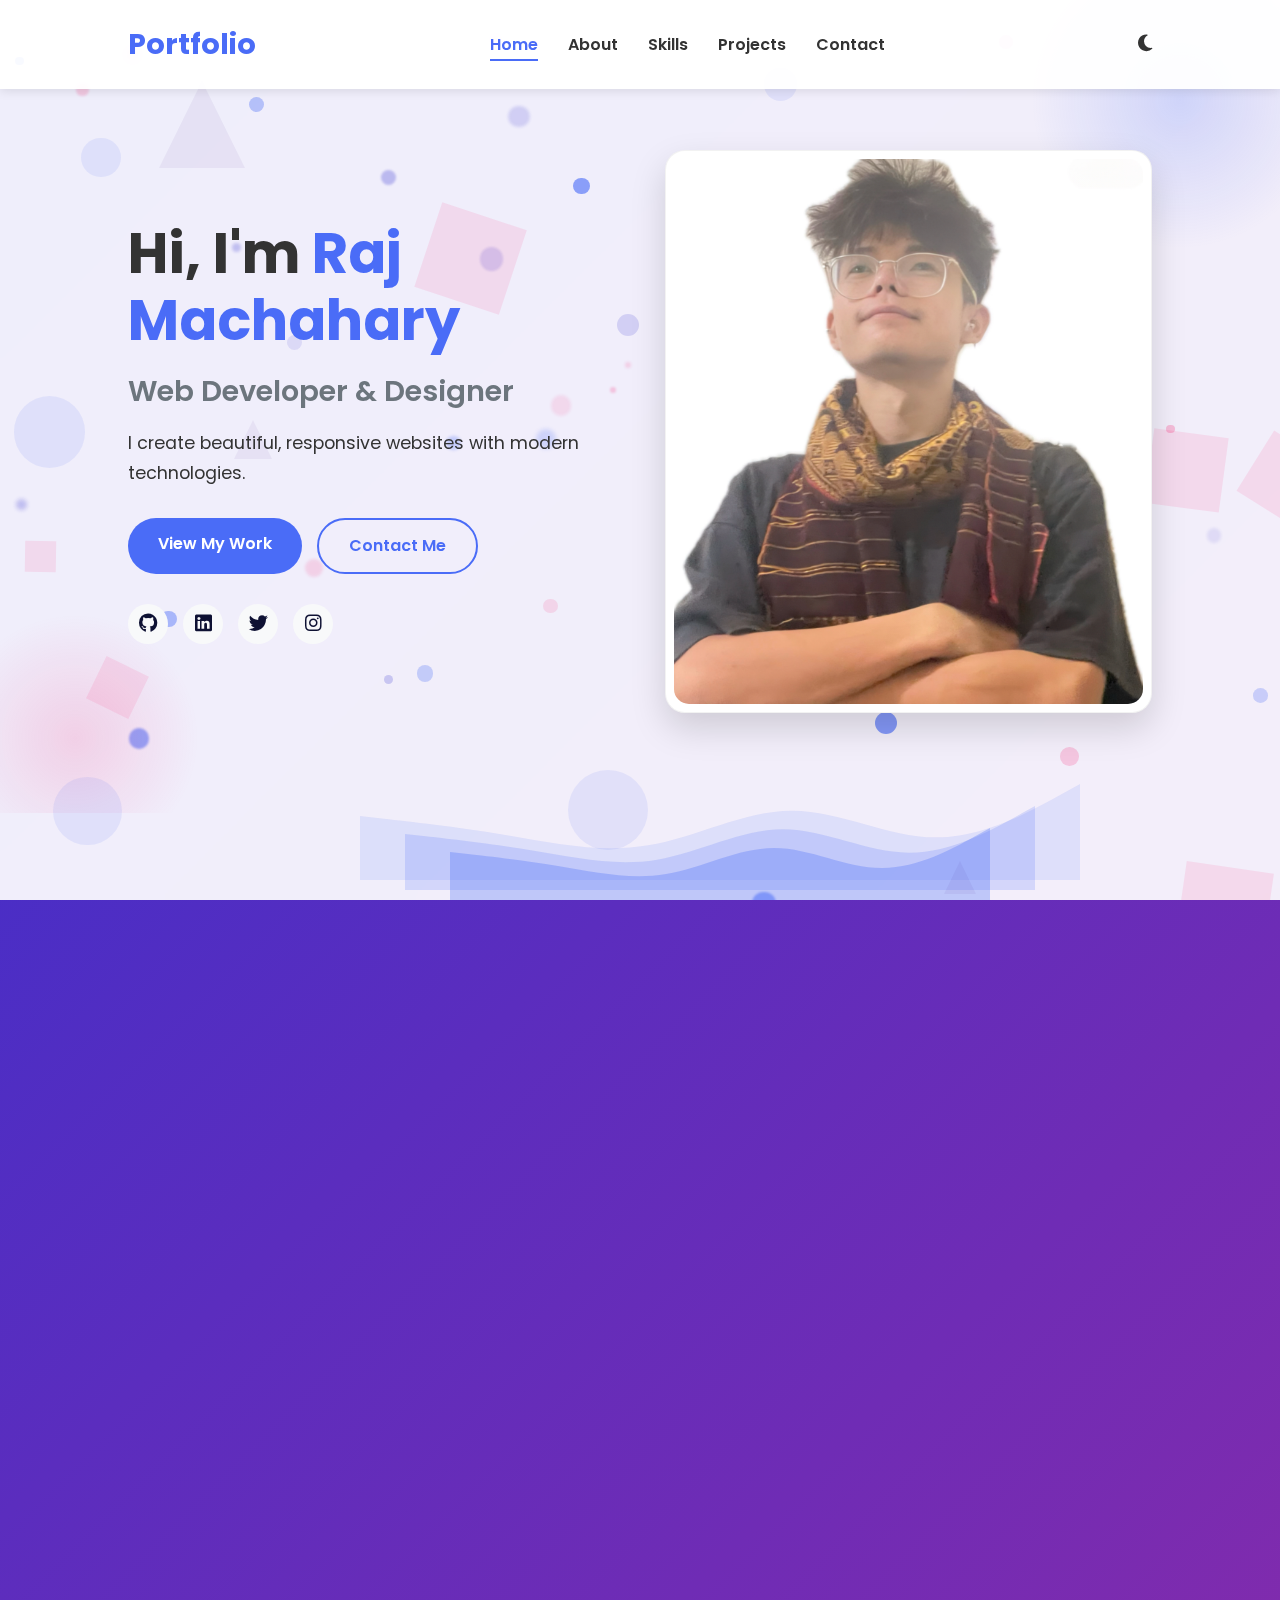
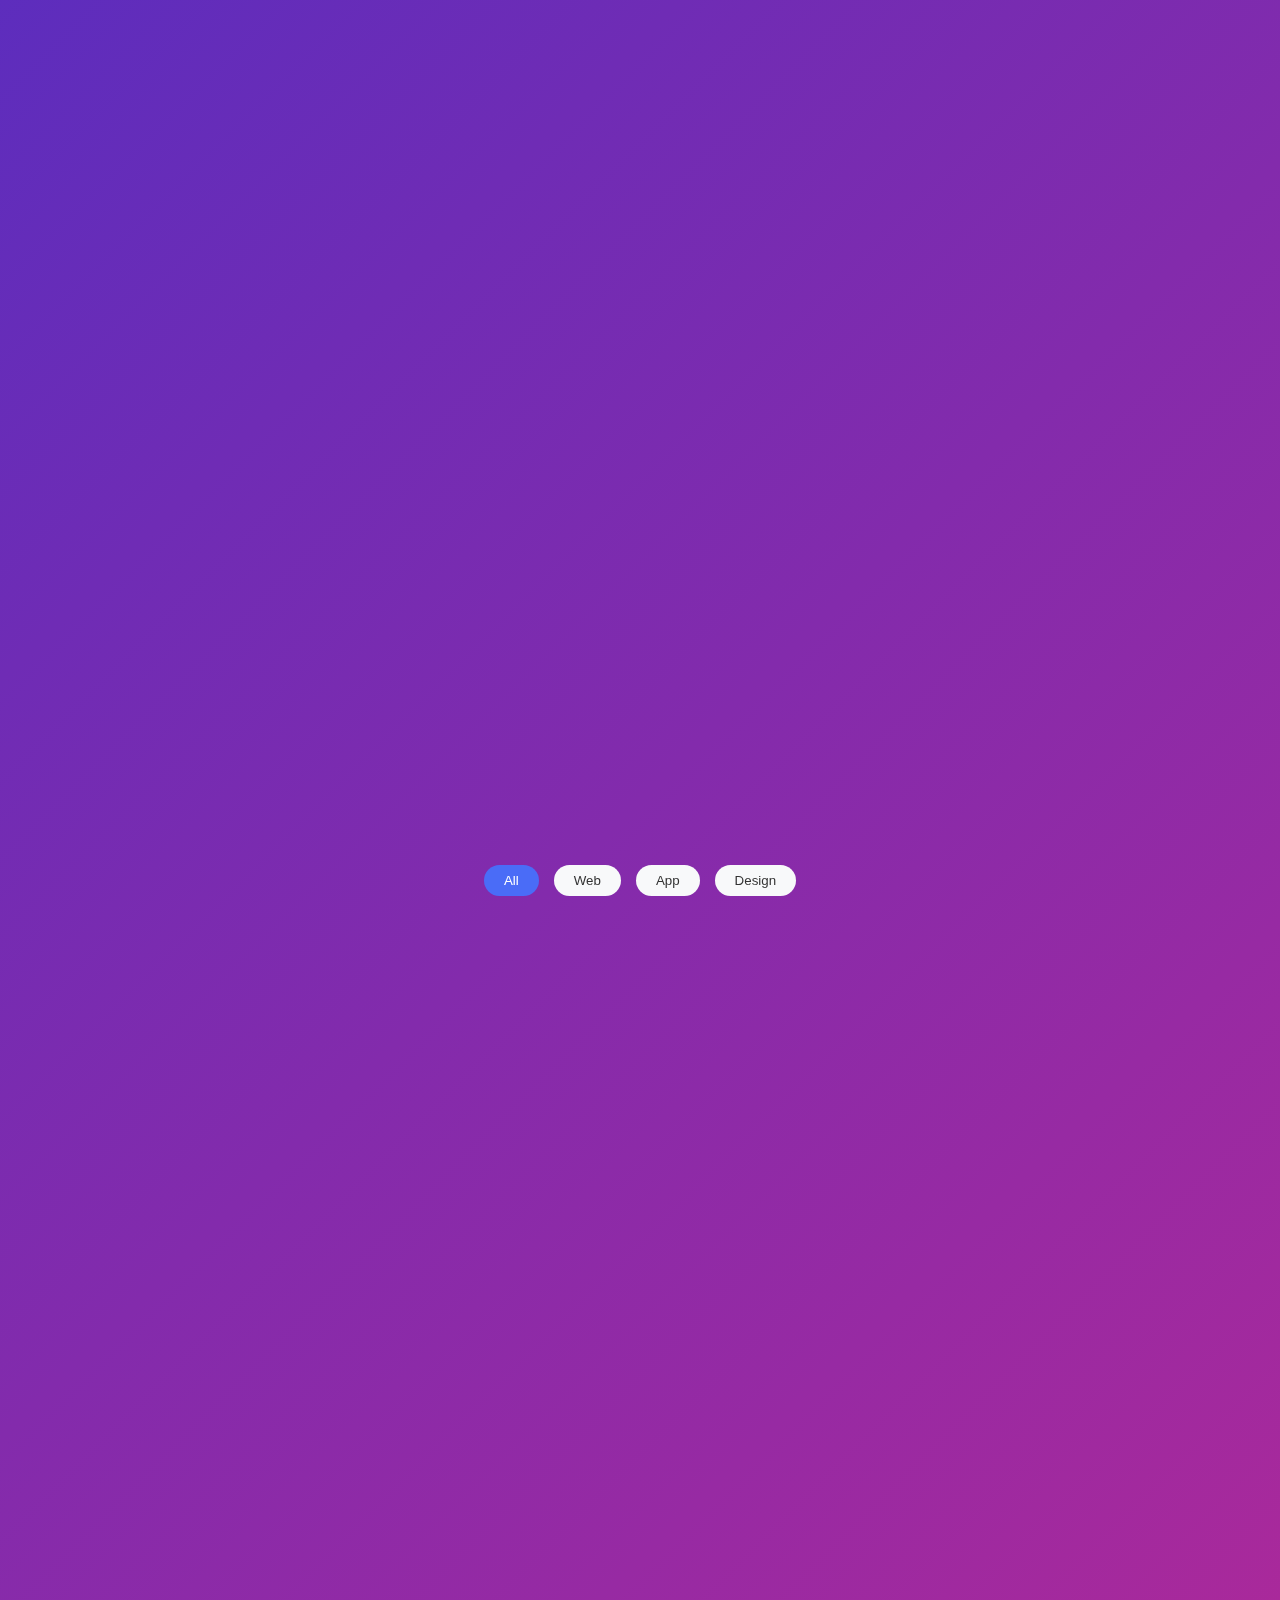
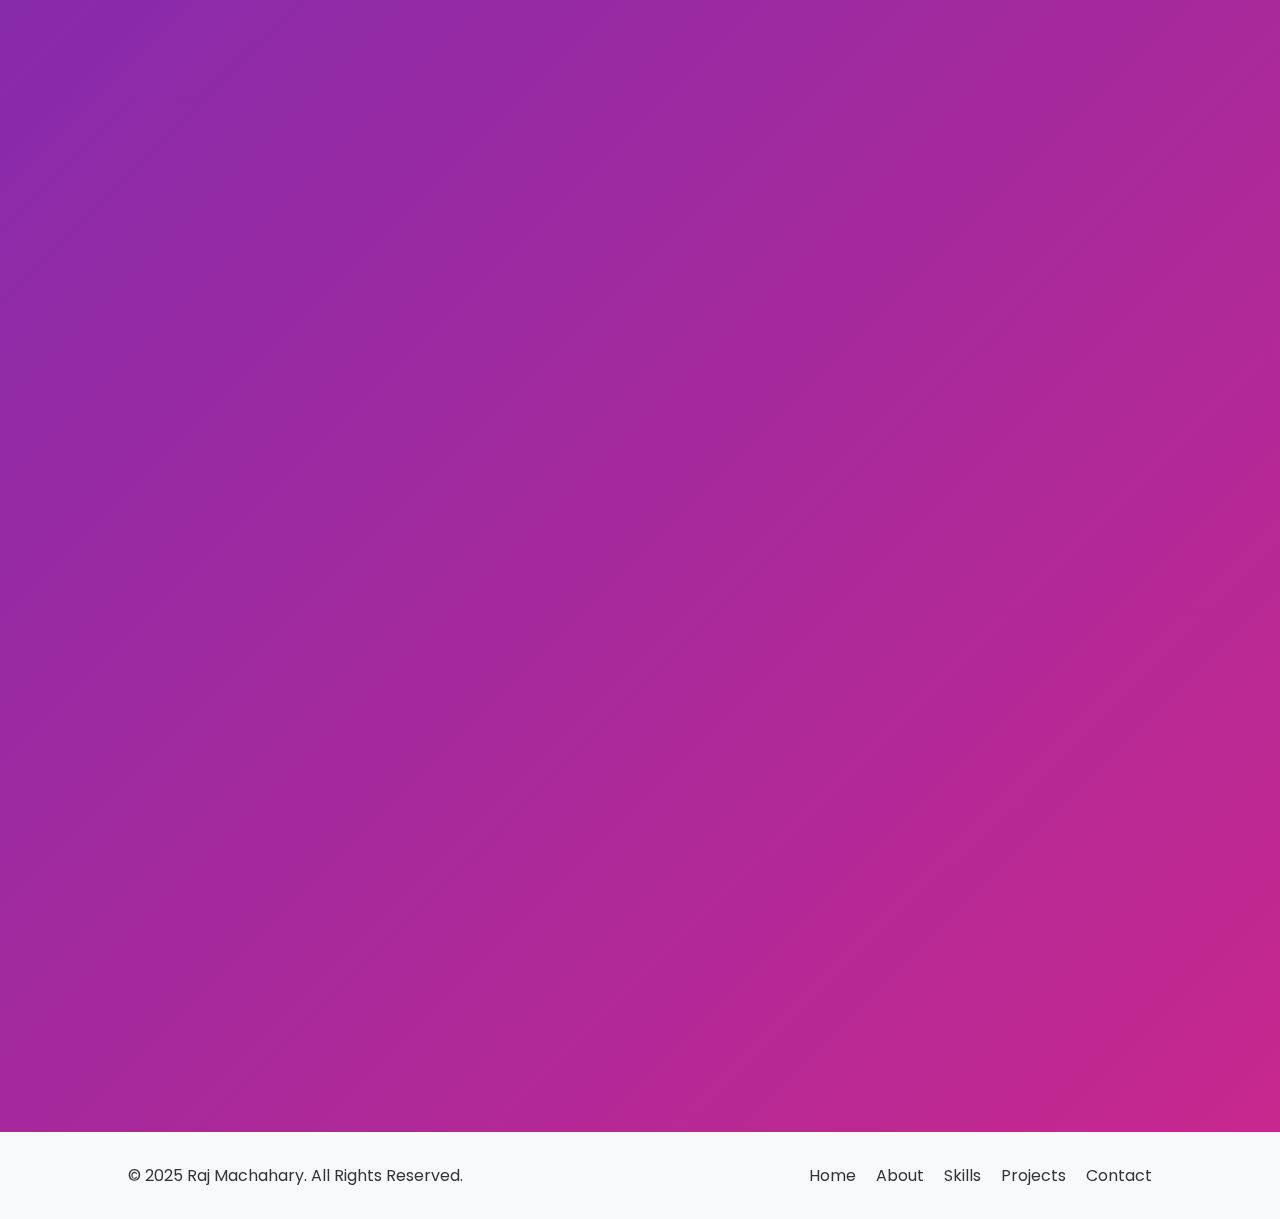
==== index.html @ 94881018 "Initial commit: Portfolio website" ====
<!DOCTYPE html>
<html lang="en">
<head>
    <meta charset="UTF-8">
    <meta name="viewport" content="width=device-width, initial-scale=1.0">
    <title>Raj Machahary | Portfolio</title>
    <link rel="stylesheet" href="styles.css">
    <link rel="stylesheet" href="https://cdnjs.cloudflare.com/ajax/libs/font-awesome/6.4.0/css/all.min.css">
    <link href="https://fonts.googleapis.com/css2?family=Poppins:wght@300;400;500;600;700&display=swap" rel="stylesheet">
    <script src="script.js" defer></script>
</head>
<body>
    <!-- Animated Background Particles -->
    <div class="particles" id="particles"></div>
    
    <!-- Animated Waves -->
    <div class="wave"></div>
    <div class="wave"></div>
    <div class="wave"></div>
    
    <header>
        <div class="container">
            <nav>
                <div class="logo">Portfolio</div>
                <ul class="nav-links">
                    <li><a href="#home">Home</a></li>
                    <li><a href="#about">About</a></li>
                    <li><a href="#skills">Skills</a></li>
                    <li><a href="#projects">Projects</a></li>
                    <li><a href="#contact">Contact</a></li>
                </ul>
                <div class="theme-toggle">
                    <i class="fas fa-moon"></i>
                </div>
                <div class="hamburger">
                    <div class="line"></div>
                    <div class="line"></div>
                    <div class="line"></div>
                </div>
            </nav>
        </div>
    </header>

    <section id="home" class="hero">
        <div class="container">
            <div class="hero-content">
                <h1>Hi, I'm <span class="highlight">Raj Machahary</span></h1>
                <h2>Web Developer & Designer</h2>
                <p>I create beautiful, responsive websites with modern technologies.</p>
                <div class="cta-buttons">
                    <a href="#projects" class="btn primary-btn">View My Work</a>
                    <a href="#contact" class="btn secondary-btn">Contact Me</a>
                </div>
                <div class="social-icons">
                    <a href="https://github.com/raj286" target="_blank"><i class="fab fa-github"></i></a>
                    <a href="#" target="_blank"><i class="fab fa-linkedin"></i></a>
                    <a href="#" target="_blank"><i class="fab fa-twitter"></i></a>
                    <a href="#" target="_blank"><i class="fab fa-instagram"></i></a>
                </div>
            </div>
            <div class="hero-image">
                <div class="image-container">
                    <!-- Profile picture -->
                    <img src="bro.jpg" alt="Raj Machahary" class="profile-image">
                </div>
            </div>
        </div>
    </section>

    <section id="about" class="about">
        <div class="container">
            <h2 class="section-title">About Me</h2>
            <div class="about-content">
                <div class="about-image">
                    <!-- About image -->
                    <img src="bro.jpg" alt="Raj Machahary" class="about-profile-image">
                </div>
                <div class="about-text">
                    <h3>Who am I?</h3>
                    <p>I'm a passionate web developer with a strong focus on creating intuitive and engaging user experiences. With a background in design and programming, I bring a unique perspective to every project.</p>
                    <p>I enjoy solving complex problems and turning ideas into reality through clean, efficient code. When I'm not coding, you can find me exploring new technologies, contributing to open-source projects, or enjoying outdoor activities.</p>
                    <div class="personal-info">
                        <div class="info-item">
                            <span class="info-title">Name:</span>
                            <span class="info-value">Raj Machahary</span>
                        </div>
                        <div class="info-item">
                            <span class="info-title">Email:</span>
                            <span class="info-value">Kanekikunn286@gmail.com</span>
                        </div>
                        <div class="info-item">
                            <span class="info-title">Location:</span>
                            <span class="info-value">Assam, India</span>
                        </div>
                        <div class="info-item">
                            <span class="info-title">Availability:</span>
                            <span class="info-value">Available for freelance</span>
                        </div>
                    </div>
                    <a href="#" class="btn primary-btn">Download CV</a>
                </div>
            </div>
        </div>
    </section>

    <section id="skills" class="skills">
        <div class="container">
            <h2 class="section-title">My Skills</h2>
            <div class="skills-content">
                <div class="skills-text">
                    <h3>What I'm good at</h3>
                    <p>I specialize in building modern, responsive websites and applications using the latest technologies. My expertise includes front-end and back-end development, with a focus on creating seamless user experiences.</p>
                </div>
                <div class="skills-grid">
                    <div class="skill-card">
                        <i class="fab fa-html5"></i>
                        <h4>HTML5</h4>
                        <div class="skill-level">
                            <div class="skill-bar" style="width: 95%"></div>
                        </div>
                    </div>
                    <div class="skill-card">
                        <i class="fab fa-css3-alt"></i>
                        <h4>CSS3</h4>
                        <div class="skill-level">
                            <div class="skill-bar" style="width: 90%"></div>
                        </div>
                    </div>
                    <div class="skill-card">
                        <i class="fab fa-js"></i>
                        <h4>JavaScript</h4>
                        <div class="skill-level">
                            <div class="skill-bar" style="width: 85%"></div>
                        </div>
                    </div>
                    <div class="skill-card">
                        <i class="fab fa-react"></i>
                        <h4>React</h4>
                        <div class="skill-level">
                            <div class="skill-bar" style="width: 80%"></div>
                        </div>
                    </div>
                    <div class="skill-card">
                        <i class="fab fa-node-js"></i>
                        <h4>Node.js</h4>
                        <div class="skill-level">
                            <div class="skill-bar" style="width: 75%"></div>
                        </div>
                    </div>
                    <div class="skill-card">
                        <i class="fas fa-database"></i>
                        <h4>SQL</h4>
                        <div class="skill-level">
                            <div class="skill-bar" style="width: 70%"></div>
                        </div>
                    </div>
                </div>
            </div>
        </div>
    </section>

    <section id="projects" class="projects">
        <div class="container">
            <h2 class="section-title">My Projects</h2>
            <div class="project-filters">
                <button class="filter-btn active" data-filter="all">All</button>
                <button class="filter-btn" data-filter="web">Web</button>
                <button class="filter-btn" data-filter="app">App</button>
                <button class="filter-btn" data-filter="design">Design</button>
            </div>
            <div class="projects-grid">
                <div class="project-card" data-category="web">
                    <div class="project-image">
                        <!-- Replace with project image -->
                        <div class="placeholder-image">Project 1</div>
                    </div>
                    <div class="project-info">
                        <h3>E-commerce Website</h3>
                        <p>A fully responsive e-commerce platform built with React and Node.js.</p>
                        <div class="project-tags">
                            <span>React</span>
                            <span>Node.js</span>
                            <span>MongoDB</span>
                        </div>
                        <div class="project-links">
                            <a href="#" target="_blank"><i class="fas fa-external-link-alt"></i></a>
                            <a href="https://github.com/raj286" target="_blank"><i class="fab fa-github"></i></a>
                        </div>
                    </div>
                </div>
                <div class="project-card" data-category="app">
                    <div class="project-image">
                        <!-- Replace with project image -->
                        <div class="placeholder-image">Project 2</div>
                    </div>
                    <div class="project-info">
                        <h3>Task Management App</h3>
                        <p>A productivity app that helps users organize tasks and track progress.</p>
                        <div class="project-tags">
                            <span>React Native</span>
                            <span>Firebase</span>
                            <span>Redux</span>
                        </div>
                        <div class="project-links">
                            <a href="#" target="_blank"><i class="fas fa-external-link-alt"></i></a>
                            <a href="https://github.com/raj286" target="_blank"><i class="fab fa-github"></i></a>
                        </div>
                    </div>
                </div>
                <div class="project-card" data-category="design">
                    <div class="project-image">
                        <!-- Replace with project image -->
                        <div class="placeholder-image">Project 3</div>
                    </div>
                    <div class="project-info">
                        <h3>Brand Identity Design</h3>
                        <p>Complete brand identity design including logo, color palette, and guidelines.</p>
                        <div class="project-tags">
                            <span>Figma</span>
                            <span>Illustrator</span>
                            <span>Branding</span>
                        </div>
                        <div class="project-links">
                            <a href="#" target="_blank"><i class="fas fa-external-link-alt"></i></a>
                            <a href="https://github.com/raj286" target="_blank"><i class="fab fa-github"></i></a>
                        </div>
                    </div>
                </div>
                <div class="project-card" data-category="web">
                    <div class="project-image">
                        <!-- Replace with project image -->
                        <div class="placeholder-image">Project 4</div>
                    </div>
                    <div class="project-info">
                        <h3>Portfolio Website</h3>
                        <p>A modern portfolio website showcasing my work and skills.</p>
                        <div class="project-tags">
                            <span>HTML</span>
                            <span>CSS</span>
                            <span>JavaScript</span>
                        </div>
                        <div class="project-links">
                            <a href="https://github.com/raj286" target="_blank"><i class="fab fa-github"></i></a>
                        </div>
                    </div>
                </div>
            </div>
        </div>
    </section>

    <section id="contact" class="contact">
        <div class="container">
            <h2 class="section-title">Get In Touch</h2>
            <div class="contact-content">
                <div class="contact-info">
                    <h3>Contact Information</h3>
                    <p>Feel free to reach out to me for any questions or opportunities.</p>
                    <div class="contact-details">
                        <div class="contact-item">
                            <i class="fas fa-map-marker-alt"></i>
                            <div>
                                <h4>Location</h4>
                                <p>India</p>
                            </div>
                        </div>
                        <div class="contact-item">
                            <i class="fas fa-envelope"></i>
                            <div>
                                <h4>Email</h4>
                                <p>kanekikunn286@gmail.com</p>
                            </div>
                        </div>
                        <div class="contact-item">
                            <i class="fas fa-phone"></i>
                            <div>
                                <h4>Phone</h4>
                                <p>+1 (123) 456-7890</p>
                            </div>
                        </div>
                    </div>
                    <div class="social-icons">
                        <a href="https://github.com/raj286" target="_blank"><i class="fab fa-github"></i></a>
                        <a href="#" target="_blank"><i class="fab fa-linkedin"></i></a>
                        <a href="#" target="_blank"><i class="fab fa-twitter"></i></a>
                        <a href="#" target="_blank"><i class="fab fa-instagram"></i></a>
                    </div>
                </div>
                <div class="contact-form">
                    <h3>Send Me a Message</h3>
                    <form id="contactForm">
                        <div class="form-group">
                            <input type="text" id="name" name="name" placeholder="Your Name" required>
                        </div>
                        <div class="form-group">
                            <input type="email" id="email" name="email" placeholder="Your Email" required>
                        </div>
                        <div class="form-group">
                            <input type="text" id="subject" name="subject" placeholder="Subject" required>
                        </div>
                        <div class="form-group">
                            <textarea id="message" name="message" placeholder="Your Message" required></textarea>
                        </div>
                        <button type="submit" class="btn primary-btn">Send Message</button>
                    </form>
                </div>
            </div>
        </div>
    </section>

    <footer>
        <div class="container">
            <div class="footer-content">
                <p>&copy; 2025 Raj Machahary. All Rights Reserved.</p>
                <div class="footer-links">
                    <a href="#home">Home</a>
                    <a href="#about">About</a>
                    <a href="#skills">Skills</a>
                    <a href="#projects">Projects</a>
                    <a href="#contact">Contact</a>
                </div>
            </div>
        </div>
    </footer>
</body>
</html>
---- styles.css ----
/* Global Styles */
:root {
    --primary-color: #4a6cf7;
    --secondary-color: #6c757d;
    --dark-color: #0e1133;
    --light-color: #f8f9fa;
    --success-color: #28a745;
    --danger-color: #dc3545;
    --body-color: #f5f5f5;
    --text-color: #333;
    --border-color: #e9ecef;
    --transition: all 0.3s ease;
    --box-shadow: 0 5px 15px rgba(0, 0, 0, 0.1);
    --container-width-lg: 80%;
    --container-width-md: 90%;
}

.dark-theme {
    --primary-color: #6d8dff;
    --secondary-color: #adb5bd;
    --dark-color: #f8f9fa;
    --light-color: #121212;
    --body-color: #1a1a1a;
    --text-color: #f5f5f5;
    --border-color: #2d2d2d;
}

* {
    margin: 0;
    padding: 0;
    box-sizing: border-box;
}

html {
    scroll-behavior: smooth;
}

body {
    font-family: 'Poppins', sans-serif;
    line-height: 1.7;
    color: var(--text-color);
    background: linear-gradient(-45deg, #0a0047, #3f0071, #fb2576, #332FD0);
    background-size: 400% 400%;
    animation: gradient 15s ease infinite;
    transition: var(--transition);
    position: relative;
}

body::before {
    content: '';
    position: fixed;
    top: 0;
    left: 0;
    width: 100%;
    height: 100%;
    background-color: rgba(255, 255, 255, 0.92);
    backdrop-filter: blur(8px);
    -webkit-backdrop-filter: blur(8px);
    z-index: -1;
}

.dark-theme::before {
    background-color: rgba(0, 0, 0, 0.85);
    backdrop-filter: blur(8px);
    -webkit-backdrop-filter: blur(8px);
}

@keyframes gradient {
    0% {
        background-position: 0% 50%;
    }
    50% {
        background-position: 100% 50%;
    }
    100% {
        background-position: 0% 50%;
    }
}

/* Enhanced Particles */
.particles {
    position: fixed;
    top: 0;
    left: 0;
    width: 100%;
    height: 100%;
    z-index: -1;
    overflow: hidden;
}

.particle {
    position: absolute;
    border-radius: 50%;
    background: var(--primary-color);
    opacity: 0.4;
    filter: blur(1px);
    animation: float 15s infinite ease-in-out;
}

@keyframes float {
    0% {
        transform: translateY(0) rotate(0deg);
        opacity: 0.4;
    }
    25% {
        transform: translateY(-20px) rotate(90deg);
        opacity: 0.6;
    }
    50% {
        transform: translateY(-40px) rotate(180deg);
        opacity: 0.8;
    }
    75% {
        transform: translateY(-20px) rotate(270deg);
        opacity: 0.6;
    }
    100% {
        transform: translateY(0) rotate(360deg);
        opacity: 0.4;
    }
}

.container {
    width: var(--container-width-lg);
    max-width: 1200px;
    margin: 0 auto;
}

section {
    padding: 100px 0;
}

.section-title {
    text-align: center;
    margin-bottom: 60px;
    font-size: 2.5rem;
    position: relative;
}

.section-title::after {
    content: '';
    position: absolute;
    bottom: -15px;
    left: 50%;
    transform: translateX(-50%);
    width: 80px;
    height: 4px;
    background-color: var(--primary-color);
    border-radius: 2px;
}

h1, h2, h3, h4, h5, h6 {
    font-weight: 700;
    line-height: 1.2;
}

a {
    text-decoration: none;
    color: var(--text-color);
    transition: var(--transition);
}

a:hover {
    color: var(--primary-color);
}

img {
    max-width: 100%;
    height: auto;
    display: block;
}

.btn {
    display: inline-block;
    padding: 12px 30px;
    border-radius: 50px;
    font-weight: 600;
    transition: var(--transition);
    cursor: pointer;
    text-align: center;
    border: none;
}

.primary-btn {
    background-color: var(--primary-color);
    color: white;
}

.primary-btn:hover {
    background-color: #3a5bd9;
    color: white;
    transform: translateY(-3px);
    box-shadow: var(--box-shadow);
}

.secondary-btn {
    background-color: transparent;
    border: 2px solid var(--primary-color);
    color: var(--primary-color);
}

.secondary-btn:hover {
    background-color: var(--primary-color);
    color: white;
    transform: translateY(-3px);
    box-shadow: var(--box-shadow);
}

.highlight {
    color: var(--primary-color);
}

.placeholder-image {
    background-color: #e9ecef;
    height: 100%;
    width: 100%;
    display: flex;
    align-items: center;
    justify-content: center;
    color: #6c757d;
    font-weight: 600;
    border-radius: 8px;
    min-height: 200px;
}

/* Header */
header {
    position: fixed;
    top: 0;
    left: 0;
    width: 100%;
    z-index: 1000;
    background-color: rgba(255, 255, 255, 0.95);
    box-shadow: 0 2px 10px rgba(0, 0, 0, 0.1);
    transition: var(--transition);
}

.dark-theme header {
    background-color: rgba(26, 26, 26, 0.95);
}

nav {
    display: flex;
    justify-content: space-between;
    align-items: center;
    padding: 20px 0;
}

.logo {
    font-size: 1.8rem;
    font-weight: 700;
    color: var(--primary-color);
}

.nav-links {
    display: flex;
    list-style: none;
}

.nav-links li {
    margin: 0 15px;
}

.nav-links a {
    font-weight: 600;
    position: relative;
}

.nav-links a::after {
    content: '';
    position: absolute;
    bottom: -5px;
    left: 0;
    width: 0;
    height: 2px;
    background-color: var(--primary-color);
    transition: var(--transition);
}

.nav-links a:hover::after {
    width: 100%;
}

.theme-toggle {
    cursor: pointer;
    font-size: 1.2rem;
    margin-left: 20px;
}

.hamburger {
    display: none;
    cursor: pointer;
}

.hamburger .line {
    width: 25px;
    height: 3px;
    background-color: var(--text-color);
    margin: 5px 0;
    transition: var(--transition);
}

/* Hero Section Enhancement */
.hero {
    padding-top: 150px;
    padding-bottom: 100px;
    position: relative;
    overflow: hidden;
}

.hero::before {
    content: '';
    position: absolute;
    top: -50px;
    right: -50px;
    width: 300px;
    height: 300px;
    border-radius: 50%;
    background: radial-gradient(circle, rgba(74, 108, 247, 0.2) 0%, rgba(74, 108, 247, 0) 70%);
    z-index: -1;
}

.hero::after {
    content: '';
    position: absolute;
    bottom: -50px;
    left: -50px;
    width: 250px;
    height: 250px;
    border-radius: 50%;
    background: radial-gradient(circle, rgba(251, 37, 118, 0.15) 0%, rgba(251, 37, 118, 0) 70%);
    z-index: -1;
}

.hero .container {
    display: grid;
    grid-template-columns: 1fr 1fr;
    gap: 50px;
    align-items: center;
}

.hero-content h1 {
    font-size: 3.5rem;
    margin-bottom: 20px;
}

.hero-content h2 {
    font-size: 1.8rem;
    font-weight: 600;
    margin-bottom: 20px;
    color: var(--secondary-color);
}

.hero-content p {
    font-size: 1.1rem;
    margin-bottom: 30px;
}

.cta-buttons {
    display: flex;
    gap: 15px;
    margin-bottom: 30px;
}

.social-icons {
    display: flex;
    gap: 15px;
}

.social-icons a {
    display: flex;
    align-items: center;
    justify-content: center;
    width: 40px;
    height: 40px;
    border-radius: 50%;
    background-color: var(--light-color);
    color: var(--dark-color);
    font-size: 1.2rem;
    transition: var(--transition);
}

.social-icons a:hover {
    background-color: var(--primary-color);
    color: white;
    transform: translateY(-3px);
}

/* Profile Image Styling - Updated for a more professional look */
.image-container {
    position: relative;
    border-radius: 20px;
    overflow: hidden;
    box-shadow: 0 15px 35px rgba(0, 0, 0, 0.15);
    transition: transform 0.3s ease;
    background-color: #fff;
    padding: 8px;
    border: 1px solid rgba(0, 0, 0, 0.05);
}

.image-container::before {
    content: '';
    position: absolute;
    top: 8px;
    left: 8px;
    right: 8px;
    bottom: 8px;
    border-radius: 15px;
    background: linear-gradient(45deg, rgba(255, 255, 255, 0.8), rgba(255, 255, 255, 0.2));
    z-index: 1;
    opacity: 0.6;
}

.profile-image {
    position: relative;
    z-index: 2;
    width: 100%;
    height: 100%;
    object-fit: cover;
    border-radius: 15px;
    transition: all 0.3s ease;
}

.image-container:hover {
    transform: translateY(-5px);
}

.image-container:hover .profile-image {
    transform: scale(1.02);
}

.image-container::after {
    content: '';
    position: absolute;
    top: 0;
    left: 0;
    right: 0;
    bottom: 0;
    background: radial-gradient(circle at 70% 30%, rgba(255, 255, 255, 0.3), transparent 70%);
    z-index: 3;
    pointer-events: none;
    border-radius: 20px;
}

/* About Section */
.about-content {
    display: grid;
    grid-template-columns: 1fr 2fr;
    gap: 50px;
    align-items: center;
}

/* About Image Styling - Updated to match */
.about-image {
    position: relative;
    border-radius: 20px;
    overflow: hidden;
    box-shadow: 0 15px 35px rgba(0, 0, 0, 0.15);
    transition: transform 0.3s ease;
    background-color: #fff;
    padding: 8px;
    border: 1px solid rgba(0, 0, 0, 0.05);
}

.about-image::before {
    content: '';
    position: absolute;
    top: 8px;
    left: 8px;
    right: 8px;
    bottom: 8px;
    border-radius: 15px;
    background: linear-gradient(45deg, rgba(255, 255, 255, 0.8), rgba(255, 255, 255, 0.2));
    z-index: 1;
    opacity: 0.6;
}

.about-profile-image {
    position: relative;
    z-index: 2;
    width: 100%;
    height: 100%;
    object-fit: cover;
    border-radius: 15px;
    transition: all 0.3s ease;
}

.about-image:hover {
    transform: translateY(-5px);
}

.about-image:hover .about-profile-image {
    transform: scale(1.02);
}

.about-image::after {
    content: '';
    position: absolute;
    top: 0;
    left: 0;
    right: 0;
    bottom: 0;
    background: radial-gradient(circle at 70% 30%, rgba(255, 255, 255, 0.3), transparent 70%);
    z-index: 3;
    pointer-events: none;
    border-radius: 20px;
}

.about-text h3 {
    font-size: 1.8rem;
    margin-bottom: 20px;
}

.about-text p {
    margin-bottom: 20px;
}

.personal-info {
    display: grid;
    grid-template-columns: 1fr 1fr;
    gap: 20px;
    margin-bottom: 30px;
}

.info-item {
    display: flex;
    flex-direction: column;
}

.info-title {
    font-weight: 600;
    color: var(--primary-color);
}

/* Skills Section */
.skills-content {
    display: grid;
    grid-template-columns: 1fr 2fr;
    gap: 50px;
    align-items: start;
}

.skills-text h3 {
    font-size: 1.8rem;
    margin-bottom: 20px;
}

.skills-grid {
    display: grid;
    grid-template-columns: repeat(3, 1fr);
    gap: 30px;
}

.skill-card {
    background-color: var(--light-color);
    padding: 30px;
    border-radius: 10px;
    text-align: center;
    box-shadow: var(--box-shadow);
    transition: var(--transition);
}

.skill-card:hover {
    transform: translateY(-10px);
}

.skill-card i {
    font-size: 3rem;
    color: var(--primary-color);
    margin-bottom: 15px;
}

.skill-card h4 {
    margin-bottom: 15px;
}

.skill-level {
    width: 100%;
    height: 8px;
    background-color: var(--border-color);
    border-radius: 4px;
    overflow: hidden;
}

.skill-bar {
    height: 100%;
    background-color: var(--primary-color);
    border-radius: 4px;
}

/* Projects Section */
.project-filters {
    display: flex;
    justify-content: center;
    gap: 15px;
    margin-bottom: 40px;
}

.filter-btn {
    padding: 8px 20px;
    border-radius: 50px;
    background-color: var(--light-color);
    color: var(--text-color);
    border: none;
    cursor: pointer;
    transition: var(--transition);
}

.filter-btn.active, .filter-btn:hover {
    background-color: var(--primary-color);
    color: white;
}

.projects-grid {
    display: grid;
    grid-template-columns: repeat(auto-fill, minmax(300px, 1fr));
    gap: 30px;
}

.project-card {
    background-color: var(--light-color);
    border-radius: 10px;
    overflow: hidden;
    box-shadow: var(--box-shadow);
    transition: var(--transition);
}

.project-card:hover {
    transform: translateY(-10px);
}

.project-image {
    height: 200px;
    overflow: hidden;
}

.project-info {
    padding: 20px;
}

.project-info h3 {
    margin-bottom: 10px;
}

.project-info p {
    margin-bottom: 15px;
    color: var(--secondary-color);
}

.project-tags {
    display: flex;
    flex-wrap: wrap;
    gap: 10px;
    margin-bottom: 15px;
}

.project-tags span {
    padding: 5px 10px;
    background-color: rgba(74, 108, 247, 0.1);
    color: var(--primary-color);
    border-radius: 50px;
    font-size: 0.8rem;
}

.project-links {
    display: flex;
    gap: 15px;
}

.project-links a {
    font-size: 1.2rem;
}

/* Contact Section */
.contact-content {
    display: grid;
    grid-template-columns: 1fr 1fr;
    gap: 50px;
}

.contact-info h3, .contact-form h3 {
    font-size: 1.8rem;
    margin-bottom: 20px;
}

.contact-info p {
    margin-bottom: 30px;
}

.contact-details {
    display: flex;
    flex-direction: column;
    gap: 20px;
    margin-bottom: 30px;
}

.contact-item {
    display: flex;
    align-items: center;
    gap: 15px;
}

.contact-item i {
    font-size: 1.5rem;
    color: var(--primary-color);
    width: 40px;
    height: 40px;
    display: flex;
    align-items: center;
    justify-content: center;
    background-color: rgba(74, 108, 247, 0.1);
    border-radius: 50%;
}

.form-group {
    margin-bottom: 20px;
}

.form-group input, .form-group textarea {
    width: 100%;
    padding: 15px;
    border: 1px solid var(--border-color);
    border-radius: 8px;
    background-color: var(--light-color);
    color: var(--text-color);
    font-family: inherit;
    transition: var(--transition);
}

.form-group input:focus, .form-group textarea:focus {
    outline: none;
    border-color: var(--primary-color);
}

.form-group textarea {
    resize: vertical;
    min-height: 150px;
}

/* Footer */
footer {
    background-color: var(--light-color);
    padding: 30px 0;
    text-align: center;
}

.footer-content {
    display: flex;
    justify-content: space-between;
    align-items: center;
}

.footer-links {
    display: flex;
    gap: 20px;
}

/* Responsive Design */
@media screen and (max-width: 1024px) {
    :root {
        --container-width-md: 90%;
    }

    .container {
        width: var(--container-width-md);
    }

    .hero-content h1 {
        font-size: 3rem;
    }

    .skills-grid {
        grid-template-columns: repeat(2, 1fr);
    }
}

@media screen and (max-width: 768px) {
    .nav-links {
        position: fixed;
        top: 80px;
        left: -100%;
        width: 100%;
        flex-direction: column;
        background-color: var(--light-color);
        padding: 20px 0;
        text-align: center;
        box-shadow: 0 5px 10px rgba(0, 0, 0, 0.1);
        transition: var(--transition);
    }

    .nav-links.active {
        left: 0;
    }

    .nav-links li {
        margin: 15px 0;
    }

    .hamburger {
        display: block;
    }

    .hero .container, .about-content, .skills-content, .contact-content {
        grid-template-columns: 1fr;
        gap: 30px;
    }

    .hero-content {
        order: 1;
        text-align: center;
    }

    .hero-image {
        order: 0;
    }

    .cta-buttons, .social-icons {
        justify-content: center;
    }

    .personal-info {
        grid-template-columns: 1fr;
    }

    .skills-grid {
        grid-template-columns: 1fr;
    }

    .footer-content {
        flex-direction: column;
        gap: 20px;
    }
}

@media screen and (max-width: 480px) {
    .hero-content h1 {
        font-size: 2.5rem;
    }

    .section-title {
        font-size: 2rem;
    }

    .project-filters {
        flex-wrap: wrap;
    }
}

/* Animation Styles */
.reveal-element {
    opacity: 0;
    transform: translateY(30px);
    transition: opacity 0.6s ease, transform 0.6s ease;
}

.revealed {
    opacity: 1;
    transform: translateY(0);
}

/* Staggered animations for different elements */
.hero-content.revealed {
    transition-delay: 0.2s;
}

.hero-image.revealed {
    transition-delay: 0.4s;
}

.about-image.revealed {
    transition-delay: 0.2s;
}

.about-text.revealed {
    transition-delay: 0.4s;
}

.skills-text.revealed {
    transition-delay: 0.2s;
}

.skill-card:nth-child(1).revealed {
    transition-delay: 0.3s;
}

.skill-card:nth-child(2).revealed {
    transition-delay: 0.4s;
}

.skill-card:nth-child(3).revealed {
    transition-delay: 0.5s;
}

.skill-card:nth-child(4).revealed {
    transition-delay: 0.6s;
}

.skill-card:nth-child(5).revealed {
    transition-delay: 0.7s;
}

.skill-card:nth-child(6).revealed {
    transition-delay: 0.8s;
}

.project-card:nth-child(1).revealed {
    transition-delay: 0.3s;
}

.project-card:nth-child(2).revealed {
    transition-delay: 0.4s;
}

.project-card:nth-child(3).revealed {
    transition-delay: 0.5s;
}

.project-card:nth-child(4).revealed {
    transition-delay: 0.6s;
}

.contact-info.revealed {
    transition-delay: 0.2s;
}

.contact-form.revealed {
    transition-delay: 0.4s;
}

/* Active navigation link style */
.nav-links a.active {
    color: var(--primary-color);
}

.nav-links a.active::after {
    width: 100%;
}

/* Hamburger animation */
.hamburger.active .line:nth-child(1) {
    transform: rotate(45deg) translate(5px, 5px);
}

.hamburger.active .line:nth-child(2) {
    opacity: 0;
}

.hamburger.active .line:nth-child(3) {
    transform: rotate(-45deg) translate(5px, -5px);
}

/* Profile Placeholder */
.profile-placeholder {
    width: 100%;
    height: 100%;
    display: flex;
    flex-direction: column;
    align-items: center;
    justify-content: center;
    background-color: var(--light-color);
    border-radius: 20px;
    box-shadow: var(--box-shadow);
    transition: transform 0.3s ease;
    min-height: 300px;
}

.profile-placeholder i {
    font-size: 5rem;
    color: var(--primary-color);
    margin-bottom: 15px;
}

.profile-placeholder p {
    font-weight: 600;
    color: var(--secondary-color);
}

.profile-placeholder:hover {
    transform: scale(1.03);
    box-shadow: 0 10px 25px rgba(0, 0, 0, 0.2);
}

/* Enhanced Wave Animation */
.wave {
    position: fixed;
    bottom: 0;
    left: 0;
    width: 100%;
    height: 120px;
    background: url('data:image/svg+xml;utf8,<svg viewBox="0 0 1440 320" xmlns="http://www.w3.org/2000/svg"><path fill="%234a6cf7" fill-opacity="0.3" d="M0,192L48,197.3C96,203,192,213,288,229.3C384,245,480,267,576,250.7C672,235,768,181,864,181.3C960,181,1056,235,1152,234.7C1248,235,1344,181,1392,154.7L1440,128L1440,320L1392,320C1344,320,1248,320,1152,320C1056,320,960,320,864,320C768,320,672,320,576,320C480,320,384,320,288,320C192,320,96,320,48,320L0,320Z"></path></svg>');
    background-size: 1440px 120px;
    animation: wave 15s linear infinite;
    z-index: -1;
}

.wave:nth-child(2) {
    bottom: 10px;
    opacity: 0.6;
    height: 140px;
    background-size: 1440px 140px;
    animation: wave 12s linear reverse infinite;
}

.wave:nth-child(3) {
    bottom: 20px;
    opacity: 0.4;
    height: 160px;
    background-size: 1440px 160px;
    animation: wave 20s linear infinite;
}

@keyframes wave {
    0% {
        background-position-x: 0;
    }
    100% {
        background-position-x: 1440px;
    }
}

/* Mouse Trail Enhancement */
.mouse-trail {
    position: absolute;
    border-radius: 50%;
    pointer-events: none;
    transform: translate(-50%, -50%);
    animation: fadeOut 1.5s forwards;
    z-index: 9999;
    background: linear-gradient(135deg, var(--primary-color), #fb2576);
    filter: blur(2px);
}

@keyframes fadeOut {
    0% {
        opacity: 0.8;
        transform: translate(-50%, -50%) scale(1);
    }
    100% {
        opacity: 0;
        transform: translate(-50%, -50%) scale(3);
    }
}
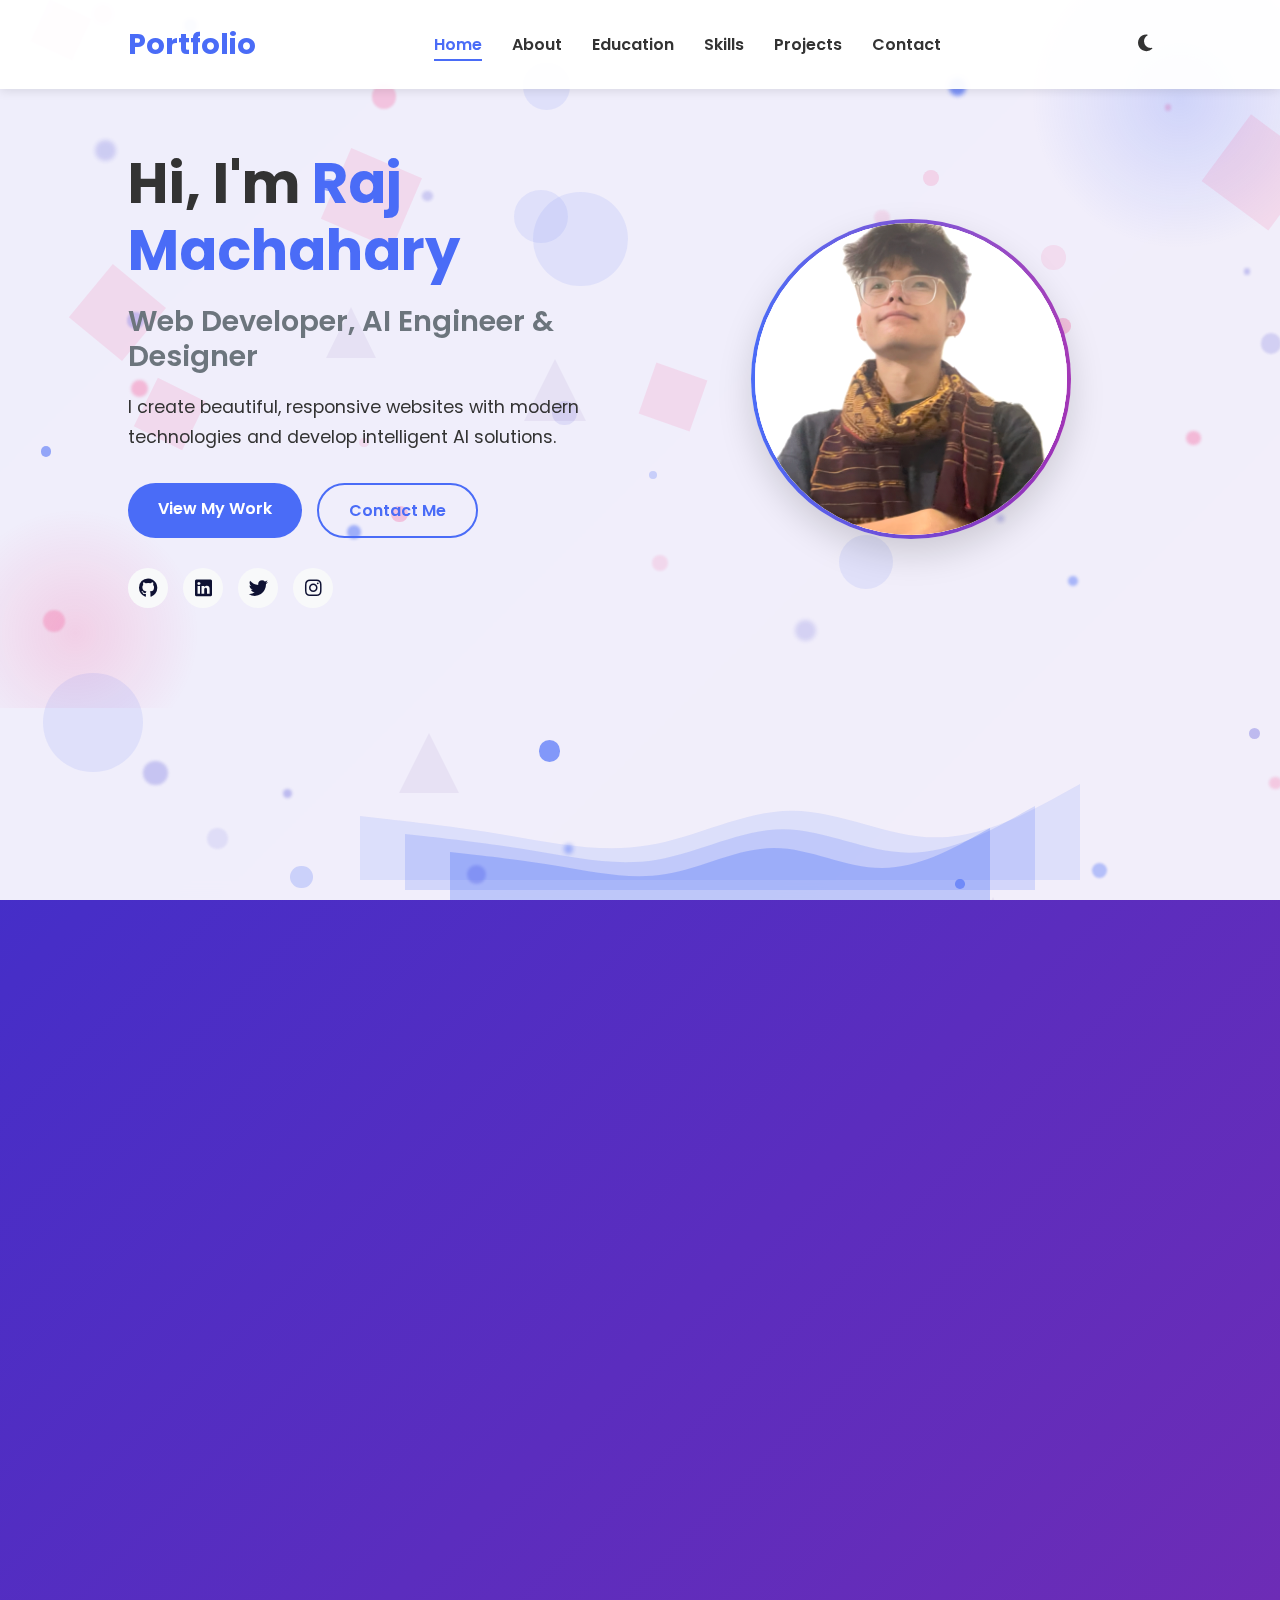
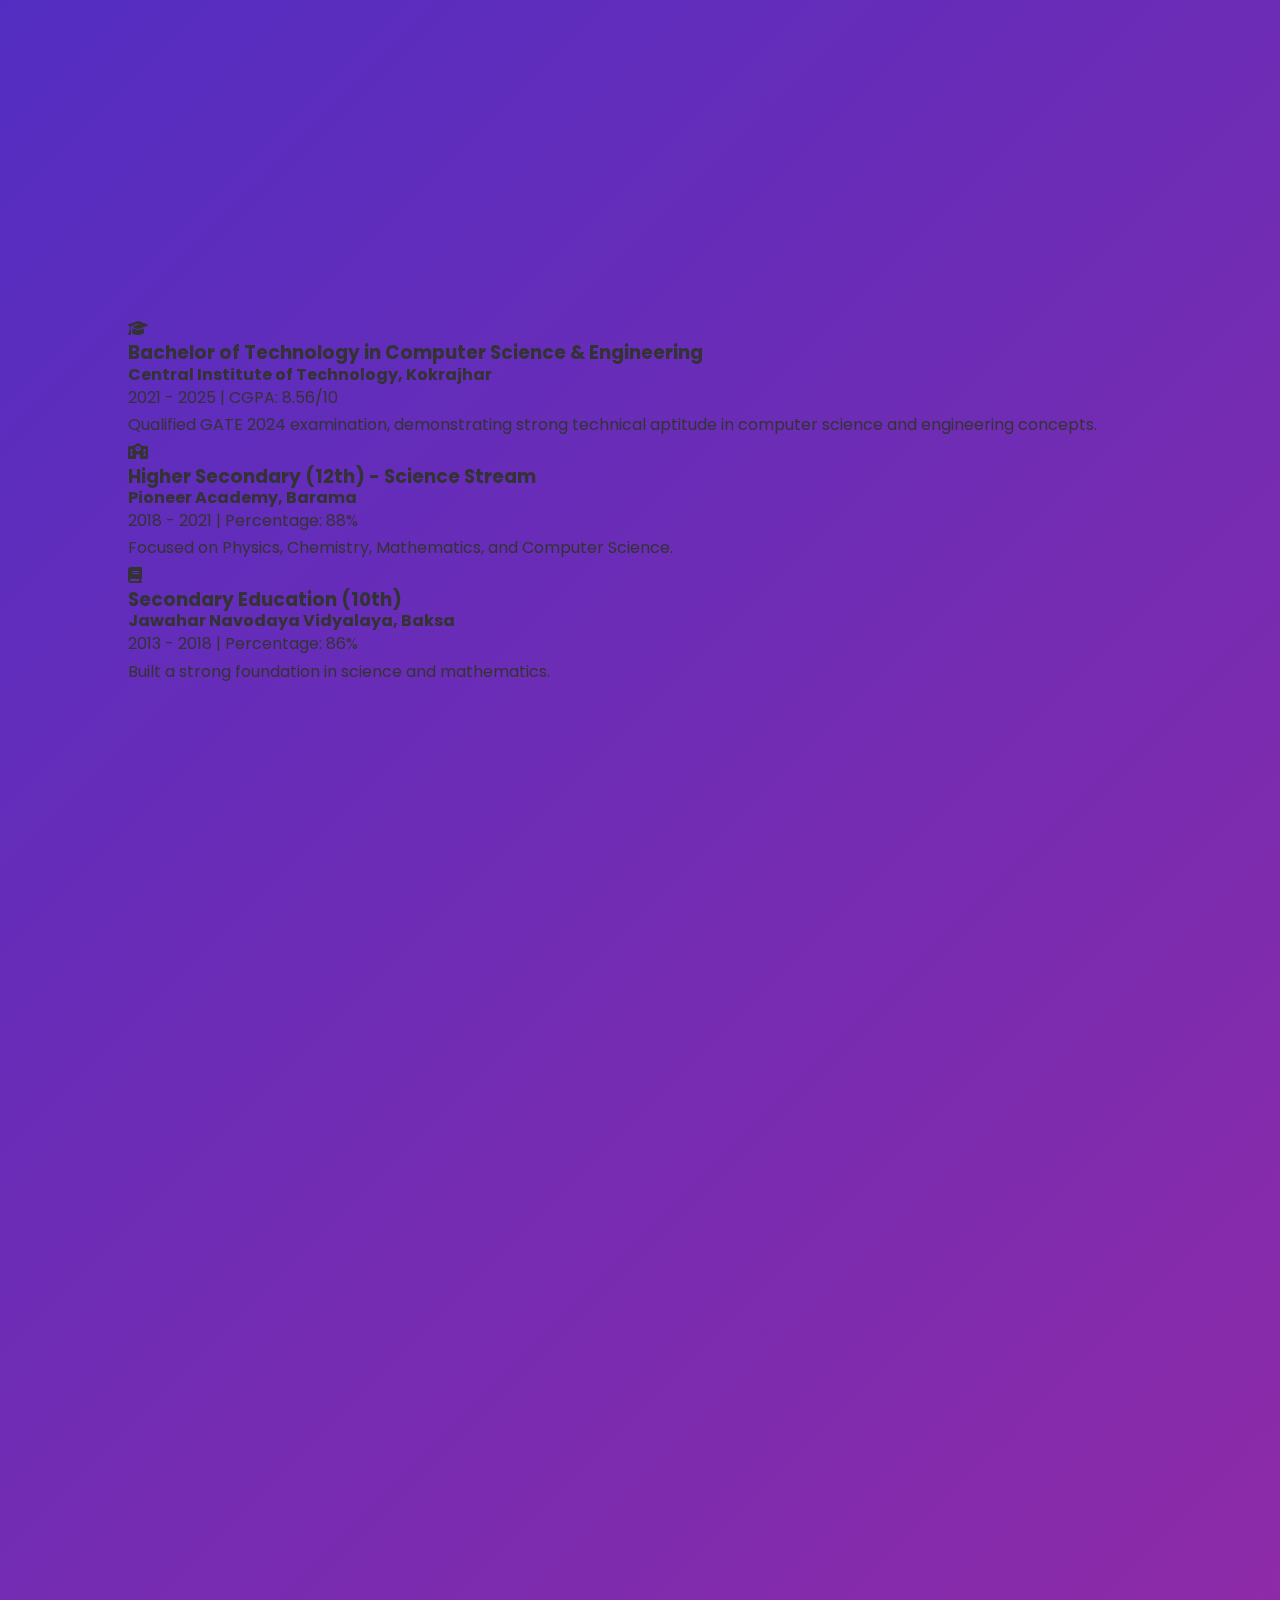
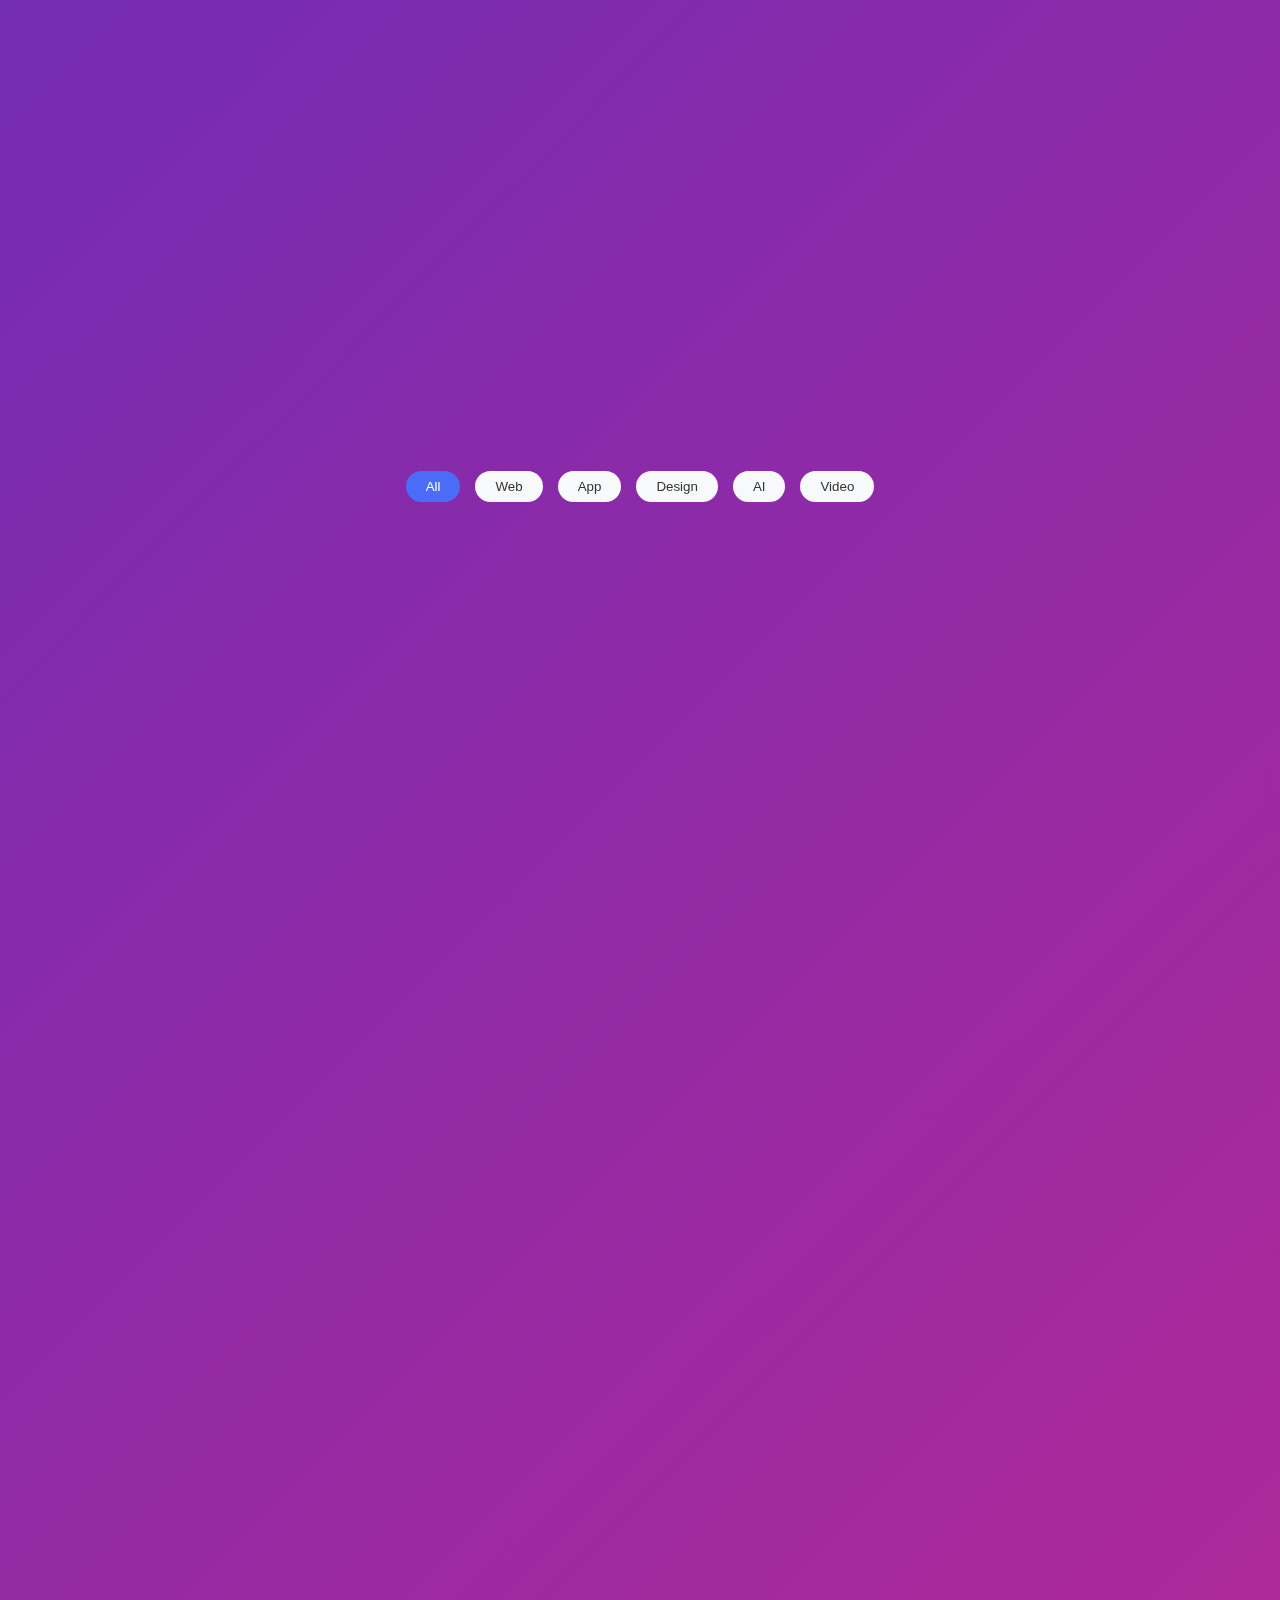
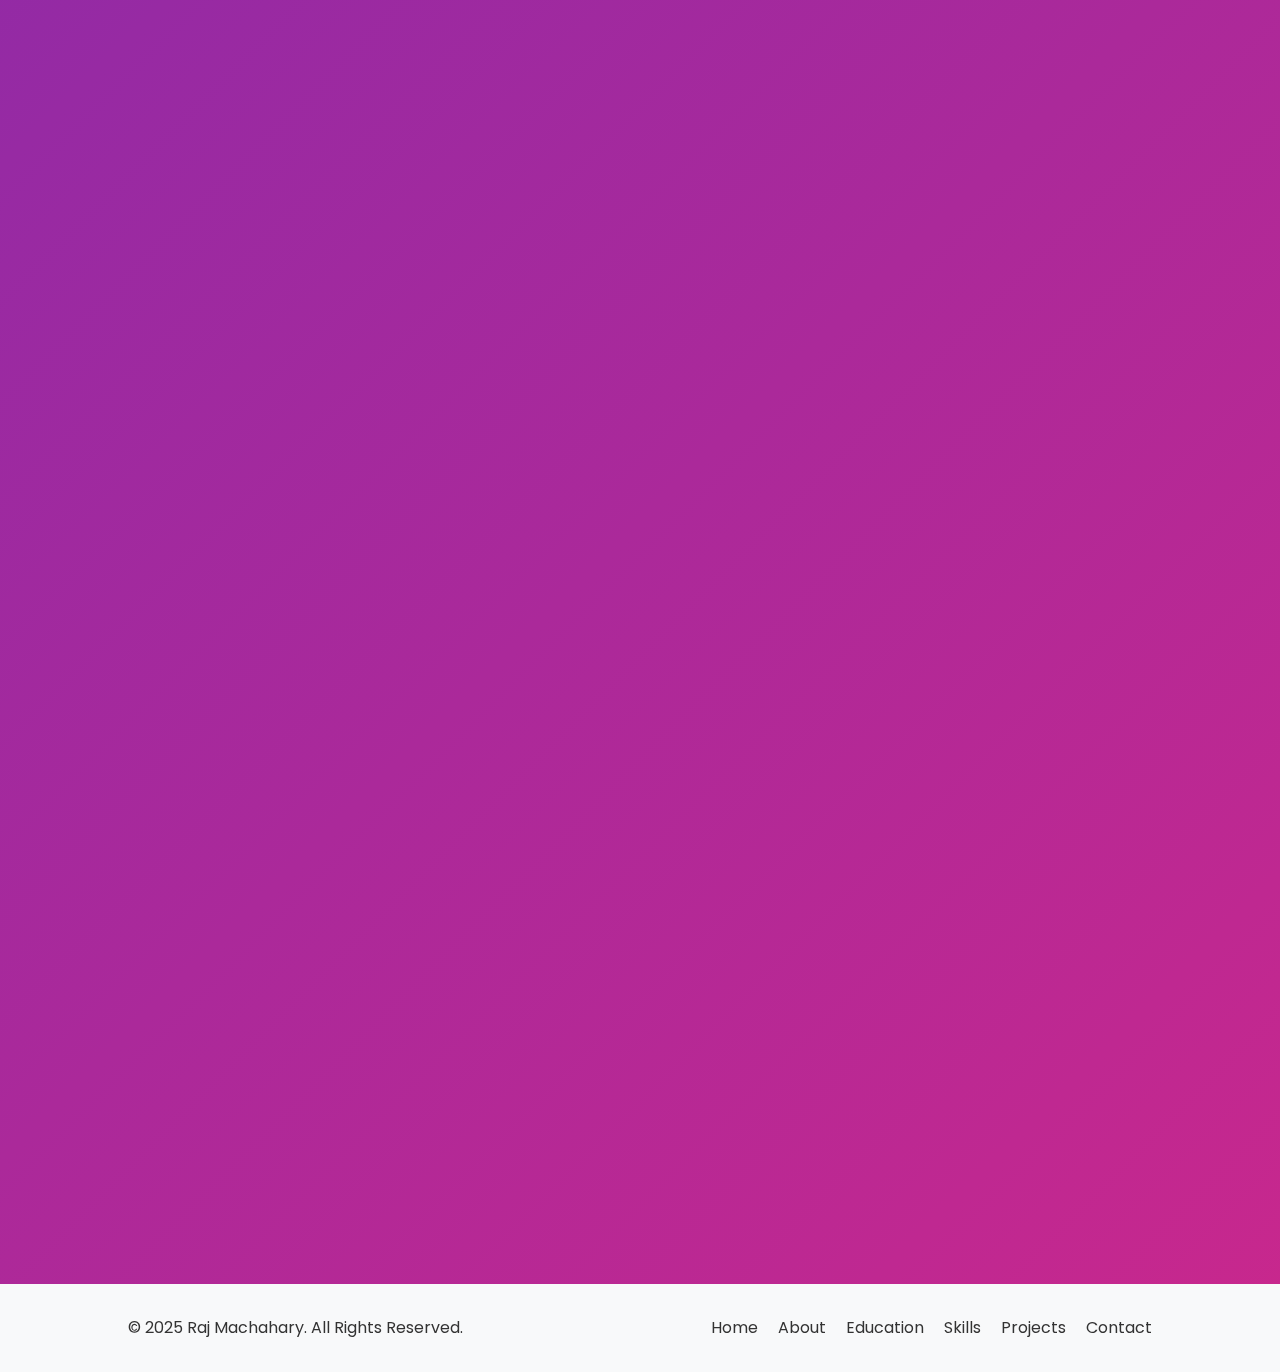
==== commit 855b215a: "Update portfolio with AI engineering and video editing skills" ====
--- a/index.html
+++ b/index.html
@@ -25,6 +25,7 @@
                 <ul class="nav-links">
                     <li><a href="#home">Home</a></li>
                     <li><a href="#about">About</a></li>
+                    <li><a href="#education">Education</a></li>
                     <li><a href="#skills">Skills</a></li>
                     <li><a href="#projects">Projects</a></li>
                     <li><a href="#contact">Contact</a></li>
@@ -45,8 +46,8 @@
         <div class="container">
             <div class="hero-content">
                 <h1>Hi, I'm <span class="highlight">Raj Machahary</span></h1>
-                <h2>Web Developer & Designer</h2>
-                <p>I create beautiful, responsive websites with modern technologies.</p>
+                <h2>Web Developer, AI Engineer & Designer</h2>
+                <p>I create beautiful, responsive websites with modern technologies and develop intelligent AI solutions.</p>
                 <div class="cta-buttons">
                     <a href="#projects" class="btn primary-btn">View My Work</a>
                     <a href="#contact" class="btn secondary-btn">Contact Me</a>
@@ -77,8 +78,10 @@
                 </div>
                 <div class="about-text">
                     <h3>Who am I?</h3>
-                    <p>I'm a passionate web developer with a strong focus on creating intuitive and engaging user experiences. With a background in design and programming, I bring a unique perspective to every project.</p>
+                    <p>I'm a passionate web developer and AI engineer with a strong focus on creating intuitive and engaging user experiences. With a background in design and programming, I bring a unique perspective to every project.</p>
                     <p>I enjoy solving complex problems and turning ideas into reality through clean, efficient code. When I'm not coding, you can find me exploring new technologies, contributing to open-source projects, or enjoying outdoor activities.</p>
+                    <p>I'm also a part-time video editor specializing in Adobe After Effects and DaVinci Resolve, creating stunning visual content and motion graphics for various projects.</p>
+                    <p><strong>GATE 2024 Qualified</strong> - Demonstrated strong technical aptitude and problem-solving skills in one of India's most competitive engineering examinations.</p>
                     <div class="personal-info">
                         <div class="info-item">
                             <span class="info-title">Name:</span>
@@ -93,11 +96,56 @@
                             <span class="info-value">Assam, India</span>
                         </div>
                         <div class="info-item">
+                            <span class="info-title">Qualification:</span>
+                            <span class="info-value">GATE 2024 Qualified</span>
+                        </div>
+                        <div class="info-item">
                             <span class="info-title">Availability:</span>
                             <span class="info-value">Available for freelance</span>
                         </div>
                     </div>
                     <a href="#" class="btn primary-btn">Download CV</a>
+                </div>
+            </div>
+        </div>
+    </section>
+
+    <section id="education" class="education">
+        <div class="container">
+            <h2 class="section-title">Education</h2>
+            <div class="education-timeline">
+                <div class="timeline-item">
+                    <div class="timeline-icon">
+                        <i class="fas fa-graduation-cap"></i>
+                    </div>
+                    <div class="timeline-content">
+                        <h3>Bachelor of Technology in Computer Science & Engineering</h3>
+                        <h4>Central Institute of Technology, Kokrajhar</h4>
+                        <p class="timeline-date">2021 - 2025 | CGPA: 8.56/10</p>
+                        <p>Qualified GATE 2024 examination, demonstrating strong technical aptitude in computer science and engineering concepts.</p>
+                    </div>
+                </div>
+                <div class="timeline-item">
+                    <div class="timeline-icon">
+                        <i class="fas fa-school"></i>
+                    </div>
+                    <div class="timeline-content">
+                        <h3>Higher Secondary (12th) - Science Stream</h3>
+                        <h4>Pioneer Academy, Barama</h4>
+                        <p class="timeline-date">2018 - 2021 | Percentage: 88%</p>
+                        <p>Focused on Physics, Chemistry, Mathematics, and Computer Science.</p>
+                    </div>
+                </div>
+                <div class="timeline-item">
+                    <div class="timeline-icon">
+                        <i class="fas fa-book"></i>
+                    </div>
+                    <div class="timeline-content">
+                        <h3>Secondary Education (10th)</h3>
+                        <h4>Jawahar Navodaya Vidyalaya, Baksa</h4>
+                        <p class="timeline-date">2013 - 2018 | Percentage: 86%</p>
+                        <p>Built a strong foundation in science and mathematics.</p>
+                    </div>
                 </div>
             </div>
         </div>
@@ -113,6 +161,48 @@
                 </div>
                 <div class="skills-grid">
                     <div class="skill-card">
+                        <i class="fas fa-robot"></i>
+                        <h4>AI Engineering</h4>
+                        <div class="skill-level">
+                            <div class="skill-bar" style="width: 90%"></div>
+                        </div>
+                    </div>
+                    <div class="skill-card">
+                        <i class="fas fa-video"></i>
+                        <h4>Video Editing</h4>
+                        <div class="skill-level">
+                            <div class="skill-bar" style="width: 85%"></div>
+                        </div>
+                    </div>
+                    <div class="skill-card">
+                        <i class="fas fa-photo-video"></i>
+                        <h4>After Effects</h4>
+                        <div class="skill-level">
+                            <div class="skill-bar" style="width: 80%"></div>
+                        </div>
+                    </div>
+                    <div class="skill-card">
+                        <i class="fas fa-film"></i>
+                        <h4>DaVinci Resolve</h4>
+                        <div class="skill-level">
+                            <div class="skill-bar" style="width: 80%"></div>
+                        </div>
+                    </div>
+                    <div class="skill-card">
+                        <i class="fab fa-python"></i>
+                        <h4>Python</h4>
+                        <div class="skill-level">
+                            <div class="skill-bar" style="width: 90%"></div>
+                        </div>
+                    </div>
+                    <div class="skill-card">
+                        <i class="fas fa-brain"></i>
+                        <h4>Problem Solving</h4>
+                        <div class="skill-level">
+                            <div class="skill-bar" style="width: 95%"></div>
+                        </div>
+                    </div>
+                    <div class="skill-card">
                         <i class="fab fa-html5"></i>
                         <h4>HTML5</h4>
                         <div class="skill-level">
@@ -149,9 +239,9 @@
                     </div>
                     <div class="skill-card">
                         <i class="fas fa-database"></i>
-                        <h4>SQL</h4>
-                        <div class="skill-level">
-                            <div class="skill-bar" style="width: 70%"></div>
+                        <h4>MySQL</h4>
+                        <div class="skill-level">
+                            <div class="skill-bar" style="width: 85%"></div>
                         </div>
                     </div>
                 </div>
@@ -167,8 +257,67 @@
                 <button class="filter-btn" data-filter="web">Web</button>
                 <button class="filter-btn" data-filter="app">App</button>
                 <button class="filter-btn" data-filter="design">Design</button>
+                <button class="filter-btn" data-filter="ai">AI</button>
+                <button class="filter-btn" data-filter="video">Video</button>
             </div>
             <div class="projects-grid">
+                <div class="project-card" data-category="video">
+                    <div class="project-image">
+                        <!-- Replace with project image -->
+                        <div class="placeholder-image">Motion Graphics</div>
+                    </div>
+                    <div class="project-info">
+                        <h3>Motion Graphics Portfolio</h3>
+                        <p>A collection of motion graphics and visual effects created for various clients using Adobe After Effects and DaVinci Resolve.</p>
+                        <div class="project-tags">
+                            <span>After Effects</span>
+                            <span>DaVinci Resolve</span>
+                            <span>Motion Graphics</span>
+                        </div>
+                        <div class="project-links">
+                            <a href="#" target="_blank"><i class="fas fa-external-link-alt"></i></a>
+                            <a href="https://github.com/raj286" target="_blank"><i class="fab fa-github"></i></a>
+                        </div>
+                    </div>
+                </div>
+                <div class="project-card" data-category="ai">
+                    <div class="project-image">
+                        <!-- Replace with project image -->
+                        <div class="placeholder-image">Emotion Detection</div>
+                    </div>
+                    <div class="project-info">
+                        <h3>Facial Emotion Detection</h3>
+                        <p>A real-time facial emotion detection system built with Python that analyzes facial expressions to identify emotions.</p>
+                        <div class="project-tags">
+                            <span>Python</span>
+                            <span>Computer Vision</span>
+                            <span>Machine Learning</span>
+                        </div>
+                        <div class="project-links">
+                            <a href="#" target="_blank"><i class="fas fa-external-link-alt"></i></a>
+                            <a href="https://github.com/raj286" target="_blank"><i class="fab fa-github"></i></a>
+                        </div>
+                    </div>
+                </div>
+                <div class="project-card" data-category="ai">
+                    <div class="project-image">
+                        <!-- Replace with project image -->
+                        <div class="placeholder-image">ASKcit</div>
+                    </div>
+                    <div class="project-info">
+                        <h3>ASKcit - Academic Chatbot</h3>
+                        <p>An academic chatbot for my university designed using Dialogflow and MySQL, providing students with instant answers to academic queries.</p>
+                        <div class="project-tags">
+                            <span>Dialogflow</span>
+                            <span>MySQL</span>
+                            <span>Chatbot</span>
+                        </div>
+                        <div class="project-links">
+                            <a href="#" target="_blank"><i class="fas fa-external-link-alt"></i></a>
+                            <a href="https://github.com/raj286" target="_blank"><i class="fab fa-github"></i></a>
+                        </div>
+                    </div>
+                </div>
                 <div class="project-card" data-category="web">
                     <div class="project-image">
                         <!-- Replace with project image -->
@@ -274,7 +423,7 @@
                             <i class="fas fa-phone"></i>
                             <div>
                                 <h4>Phone</h4>
-                                <p>+1 (123) 456-7890</p>
+                                <p>+91 7099102729</p>
                             </div>
                         </div>
                     </div>
@@ -314,6 +463,7 @@
                 <div class="footer-links">
                     <a href="#home">Home</a>
                     <a href="#about">About</a>
+                    <a href="#education">Education</a>
                     <a href="#skills">Skills</a>
                     <a href="#projects">Projects</a>
                     <a href="#contact">Contact</a>
--- a/styles.css
+++ b/styles.css
@@ -335,7 +335,13 @@
 .hero .container {
     display: grid;
     grid-template-columns: 1fr 1fr;
-    gap: 50px;
+    gap: 60px;
+    align-items: center;
+}
+
+.hero-image {
+    display: flex;
+    justify-content: center;
     align-items: center;
 }
 
@@ -389,26 +395,28 @@
 /* Profile Image Styling - Updated for a more professional look */
 .image-container {
     position: relative;
-    border-radius: 20px;
+    border-radius: 50%;
     overflow: hidden;
     box-shadow: 0 15px 35px rgba(0, 0, 0, 0.15);
     transition: transform 0.3s ease;
-    background-color: #fff;
-    padding: 8px;
-    border: 1px solid rgba(0, 0, 0, 0.05);
+    background: linear-gradient(to right, var(--primary-color), #9c27b0);
+    padding: 4px;
+    width: 320px;
+    height: 320px;
+    margin: 0 auto;
+    animation: pulse-border 2s infinite;
 }
 
 .image-container::before {
     content: '';
     position: absolute;
-    top: 8px;
-    left: 8px;
-    right: 8px;
-    bottom: 8px;
-    border-radius: 15px;
-    background: linear-gradient(45deg, rgba(255, 255, 255, 0.8), rgba(255, 255, 255, 0.2));
+    top: 4px;
+    left: 4px;
+    right: 4px;
+    bottom: 4px;
+    border-radius: 50%;
+    background: white;
     z-index: 1;
-    opacity: 0.6;
 }
 
 .profile-image {
@@ -417,8 +425,12 @@
     width: 100%;
     height: 100%;
     object-fit: cover;
-    border-radius: 15px;
+    object-position: center 20%;
+    border-radius: 50%;
     transition: all 0.3s ease;
+    background-color: white;
+    filter: brightness(1.05) contrast(1.05);
+    transform: scale(1);
 }
 
 .image-container:hover {
@@ -426,7 +438,7 @@
 }
 
 .image-container:hover .profile-image {
-    transform: scale(1.02);
+    transform: scale(1.05);
 }
 
 .image-container::after {
@@ -439,7 +451,8 @@
     background: radial-gradient(circle at 70% 30%, rgba(255, 255, 255, 0.3), transparent 70%);
     z-index: 3;
     pointer-events: none;
-    border-radius: 20px;
+    border-radius: 50%;
+    opacity: 0.5;
 }
 
 /* About Section */
@@ -453,26 +466,28 @@
 /* About Image Styling - Updated to match */
 .about-image {
     position: relative;
-    border-radius: 20px;
+    border-radius: 50%;
     overflow: hidden;
     box-shadow: 0 15px 35px rgba(0, 0, 0, 0.15);
     transition: transform 0.3s ease;
-    background-color: #fff;
-    padding: 8px;
-    border: 1px solid rgba(0, 0, 0, 0.05);
+    background: linear-gradient(to right, var(--primary-color), #9c27b0);
+    padding: 4px;
+    width: 280px;
+    height: 280px;
+    margin: 0 auto;
+    animation: pulse-border 2s infinite;
 }
 
 .about-image::before {
     content: '';
     position: absolute;
-    top: 8px;
-    left: 8px;
-    right: 8px;
-    bottom: 8px;
-    border-radius: 15px;
-    background: linear-gradient(45deg, rgba(255, 255, 255, 0.8), rgba(255, 255, 255, 0.2));
+    top: 4px;
+    left: 4px;
+    right: 4px;
+    bottom: 4px;
+    border-radius: 50%;
+    background: white;
     z-index: 1;
-    opacity: 0.6;
 }
 
 .about-profile-image {
@@ -481,8 +496,12 @@
     width: 100%;
     height: 100%;
     object-fit: cover;
-    border-radius: 15px;
+    object-position: center 20%;
+    border-radius: 50%;
     transition: all 0.3s ease;
+    background-color: white;
+    filter: brightness(1.05) contrast(1.05);
+    transform: scale(1);
 }
 
 .about-image:hover {
@@ -490,7 +509,7 @@
 }
 
 .about-image:hover .about-profile-image {
-    transform: scale(1.02);
+    transform: scale(1.05);
 }
 
 .about-image::after {
@@ -503,7 +522,8 @@
     background: radial-gradient(circle at 70% 30%, rgba(255, 255, 255, 0.3), transparent 70%);
     z-index: 3;
     pointer-events: none;
-    border-radius: 20px;
+    border-radius: 50%;
+    opacity: 0.5;
 }
 
 .about-text h3 {
@@ -1039,4 +1059,16 @@
         opacity: 0;
         transform: translate(-50%, -50%) scale(3);
     }
+}
+
+@keyframes pulse-border {
+    0% {
+        box-shadow: 0 0 0 0 rgba(74, 108, 247, 0.7);
+    }
+    70% {
+        box-shadow: 0 0 0 10px rgba(74, 108, 247, 0);
+    }
+    100% {
+        box-shadow: 0 0 0 0 rgba(74, 108, 247, 0);
+    }
 } 